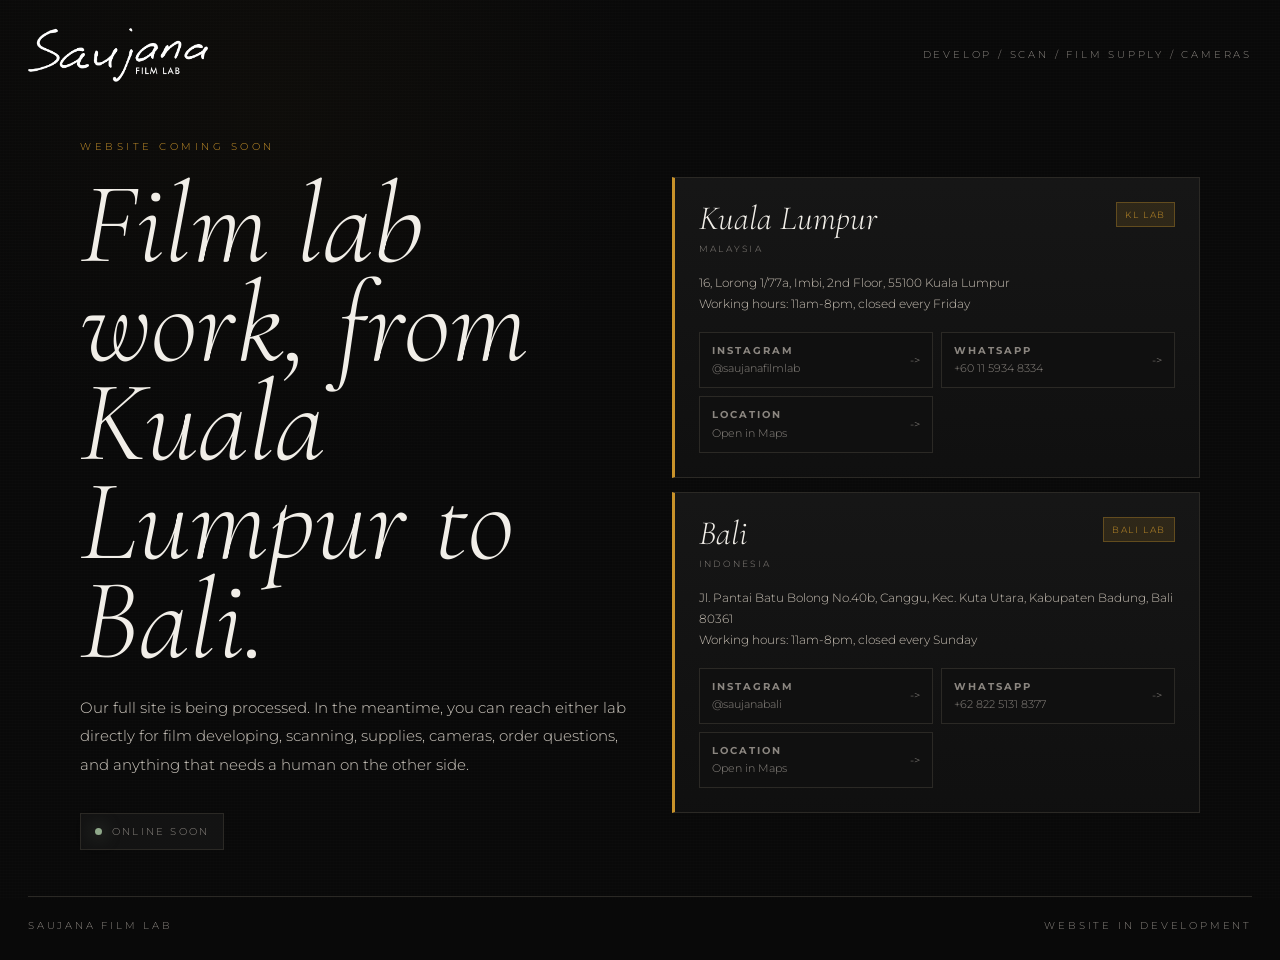
==== index.html @ 7e42be4f "Add files via upload" ====
<!DOCTYPE html>
<html lang="en">
<head>
  <meta charset="UTF-8" />
  <meta name="viewport" content="width=device-width, initial-scale=1.0" />
  <title>Saujana Film Lab</title>
  <meta name="description" content="Saujana Film Lab is coming soon. Find our Kuala Lumpur and Bali labs here." />
  <link rel="icon" type="image/png" href="saujanafilmgang.png" />
  <link href="https://fonts.googleapis.com/css2?family=Cormorant+Garamond:ital,wght@0,300;1,300;1,400&family=Montserrat:wght@300;400;500;600&display=swap" rel="stylesheet" />
  <style>
    *, *::before, *::after { box-sizing: border-box; margin: 0; padding: 0; }

    :root {
      --black: #090909;
      --muted: #8b8680;
      --gold: #c8922a;
      --gold-soft: rgba(200, 146, 42, 0.14);
      --green: #8fa88a;
      --line: #2b2925;
      --paper: #f1eee8;
    }

    body {
      min-height: 100vh;
      background:
        linear-gradient(180deg, rgba(9,9,9,0.74), rgba(9,9,9,0.96)),
        radial-gradient(circle at 22% 12%, rgba(200,146,42,0.11), transparent 28%),
        var(--black);
      color: var(--paper);
      font-family: "Montserrat", sans-serif;
      font-weight: 300;
    }

    a { color: inherit; text-decoration: none; }

    .grain {
      position: fixed;
      inset: 0;
      pointer-events: none;
      opacity: 0.16;
      background-image:
        linear-gradient(rgba(255,255,255,0.03) 1px, transparent 1px),
        linear-gradient(90deg, rgba(255,255,255,0.02) 1px, transparent 1px);
      background-size: 3px 3px;
      mix-blend-mode: screen;
      z-index: 1;
    }

    .frame {
      min-height: 100vh;
      display: grid;
      grid-template-rows: auto 1fr auto;
      padding: 28px;
      position: relative;
      z-index: 2;
    }

    .topbar, .footer {
      display: flex;
      align-items: center;
      justify-content: space-between;
      gap: 18px;
      color: var(--muted);
      font-size: 10px;
      letter-spacing: 0.28em;
      text-transform: uppercase;
    }

    .logo { width: min(180px, 48vw); height: auto; object-fit: contain; filter: brightness(1.08); }

    main {
      width: min(1120px, 100%);
      margin: 0 auto;
      padding: 58px 0 46px;
      display: grid;
      grid-template-columns: 1.02fr 0.98fr;
      gap: 42px;
      align-items: center;
    }

    .eyebrow { color: var(--gold); font-size: 10px; letter-spacing: 0.35em; text-transform: uppercase; margin-bottom: 22px; }

    h1 {
      max-width: 680px;
      font-family: "Cormorant Garamond", serif;
      font-size: clamp(58px, 9vw, 116px);
      line-height: 0.86;
      font-weight: 300;
      font-style: italic;
      margin-bottom: 24px;
    }

    .lead { max-width: 580px; color: #cfc9c0; font-size: 15px; line-height: 1.9; }

    .status {
      display: inline-flex;
      align-items: center;
      gap: 10px;
      margin-top: 34px;
      padding: 11px 14px;
      border: 1px solid var(--line);
      background: rgba(24,24,24,0.74);
      color: var(--muted);
      font-size: 10px;
      letter-spacing: 0.22em;
      text-transform: uppercase;
    }

    .status::before {
      content: "";
      width: 7px;
      height: 7px;
      background: var(--green);
      border-radius: 999px;
      box-shadow: 0 0 18px rgba(143,168,138,0.7);
    }

    .labs { display: grid; gap: 14px; }

    .lab {
      border: 1px solid var(--line);
      border-left: 3px solid var(--gold);
      background: linear-gradient(180deg, rgba(24,24,24,0.92), rgba(17,17,17,0.92));
      padding: 24px;
    }

    .lab-head { display: flex; justify-content: space-between; align-items: flex-start; gap: 16px; margin-bottom: 18px; }

    .city { font-family: "Cormorant Garamond", serif; font-size: 34px; line-height: 1; font-weight: 300; font-style: italic; }

    .country { color: var(--muted); font-size: 9px; letter-spacing: 0.25em; text-transform: uppercase; margin-top: 7px; }

    .tag {
      color: var(--gold);
      border: 1px solid rgba(200,146,42,0.34);
      background: var(--gold-soft);
      padding: 6px 8px;
      font-size: 9px;
      letter-spacing: 0.18em;
      text-transform: uppercase;
      white-space: nowrap;
    }

    .meta { color: #c6beb3; font-size: 12px; line-height: 1.75; margin-bottom: 18px; }

    .actions { display: grid; grid-template-columns: repeat(2, minmax(0, 1fr)); gap: 8px; }

    .action {
      border: 1px solid var(--line);
      background: #101010;
      min-height: 52px;
      padding: 11px 12px;
      display: flex;
      align-items: center;
      justify-content: space-between;
      gap: 12px;
      transition: border-color 160ms ease, transform 160ms ease, background 160ms ease;
    }

    .action:hover { transform: translateY(-1px); border-color: rgba(200,146,42,0.62); background: #151515; }

    .action strong { display: block; font-size: 10px; letter-spacing: 0.2em; text-transform: uppercase; margin-bottom: 4px; }

    .action span { display: block; color: var(--muted); font-size: 11px; line-height: 1.35; overflow-wrap: anywhere; }

    .arrow { color: var(--gold); font-size: 16px; flex: 0 0 auto; }

    .footer { border-top: 1px solid var(--line); padding-top: 22px; }

    @media (max-width: 860px) {
      .frame { padding: 22px; }
      .topbar, .footer { align-items: flex-start; flex-direction: column; letter-spacing: 0.18em; }
      main { grid-template-columns: 1fr; padding: 42px 0 34px; gap: 34px; }
      h1 { font-size: clamp(54px, 17vw, 82px); }
      .actions { grid-template-columns: 1fr; }
      .lab { padding: 20px; }
    }
  </style>
</head>
<body>
  <div class="grain" aria-hidden="true"></div>
  <div class="frame">
    <header class="topbar">
      <img class="logo" src="saujana-logo.png" alt="Saujana Film Lab" />
      <span>Develop / Scan / Film Supply / Cameras</span>
    </header>

    <main>
      <section>
        <p class="eyebrow">Website coming soon</p>
        <h1>Film lab work, from Kuala Lumpur to Bali.</h1>
        <p class="lead">
          Our full site is being processed. In the meantime, you can reach either lab directly for film developing,
          scanning, supplies, cameras, order questions, and anything that needs a human on the other side.
        </p>
        <div class="status">Online soon</div>
      </section>

      <section class="labs" aria-label="Saujana Film Lab locations">
        <article class="lab">
          <div class="lab-head">
            <div>
              <h2 class="city">Kuala Lumpur</h2>
              <p class="country">Malaysia</p>
            </div>
            <span class="tag">KL Lab</span>
          </div>
          <p class="meta">
            16, Lorong 1/77a, Imbi, 2nd Floor, 55100 Kuala Lumpur<br />
            Working hours: 11am-8pm, closed every Friday
          </p>
          <div class="actions">
            <a class="action" href="https://www.instagram.com/saujanafilmlab" target="_blank" rel="noopener">
              <span><strong>Instagram</strong><span>@saujanafilmlab</span></span><span class="arrow">-></span>
            </a>
            <a class="action" href="https://wa.me/601159348334" target="_blank" rel="noopener">
              <span><strong>WhatsApp</strong><span>+60 11 5934 8334</span></span><span class="arrow">-></span>
            </a>
            <a class="action" href="https://maps.app.goo.gl/UV6F17TZtRTTgCM9A" target="_blank" rel="noopener">
              <span><strong>Location</strong><span>Open in Maps</span></span><span class="arrow">-></span>
            </a>
          </div>
        </article>

        <article class="lab">
          <div class="lab-head">
            <div>
              <h2 class="city">Bali</h2>
              <p class="country">Indonesia</p>
            </div>
            <span class="tag">Bali Lab</span>
          </div>
          <p class="meta">
            Jl. Pantai Batu Bolong No.40b, Canggu, Kec. Kuta Utara, Kabupaten Badung, Bali 80361<br />
            Working hours: 11am-8pm, closed every Sunday
          </p>
          <div class="actions">
            <a class="action" href="https://www.instagram.com/saujanabali" target="_blank" rel="noopener">
              <span><strong>Instagram</strong><span>@saujanabali</span></span><span class="arrow">-></span>
            </a>
            <a class="action" href="https://wa.me/6282251318377" target="_blank" rel="noopener">
              <span><strong>WhatsApp</strong><span>+62 822 5131 8377</span></span><span class="arrow">-></span>
            </a>
            <a class="action" href="https://maps.app.goo.gl/H38uTnSvUzwK8uKa6" target="_blank" rel="noopener">
              <span><strong>Location</strong><span>Open in Maps</span></span><span class="arrow">-></span>
            </a>
          </div>
        </article>
      </section>
    </main>

    <footer class="footer">
      <span>Saujana Film Lab</span>
      <span>Website in development</span>
    </footer>
  </div>
</body>
</html>
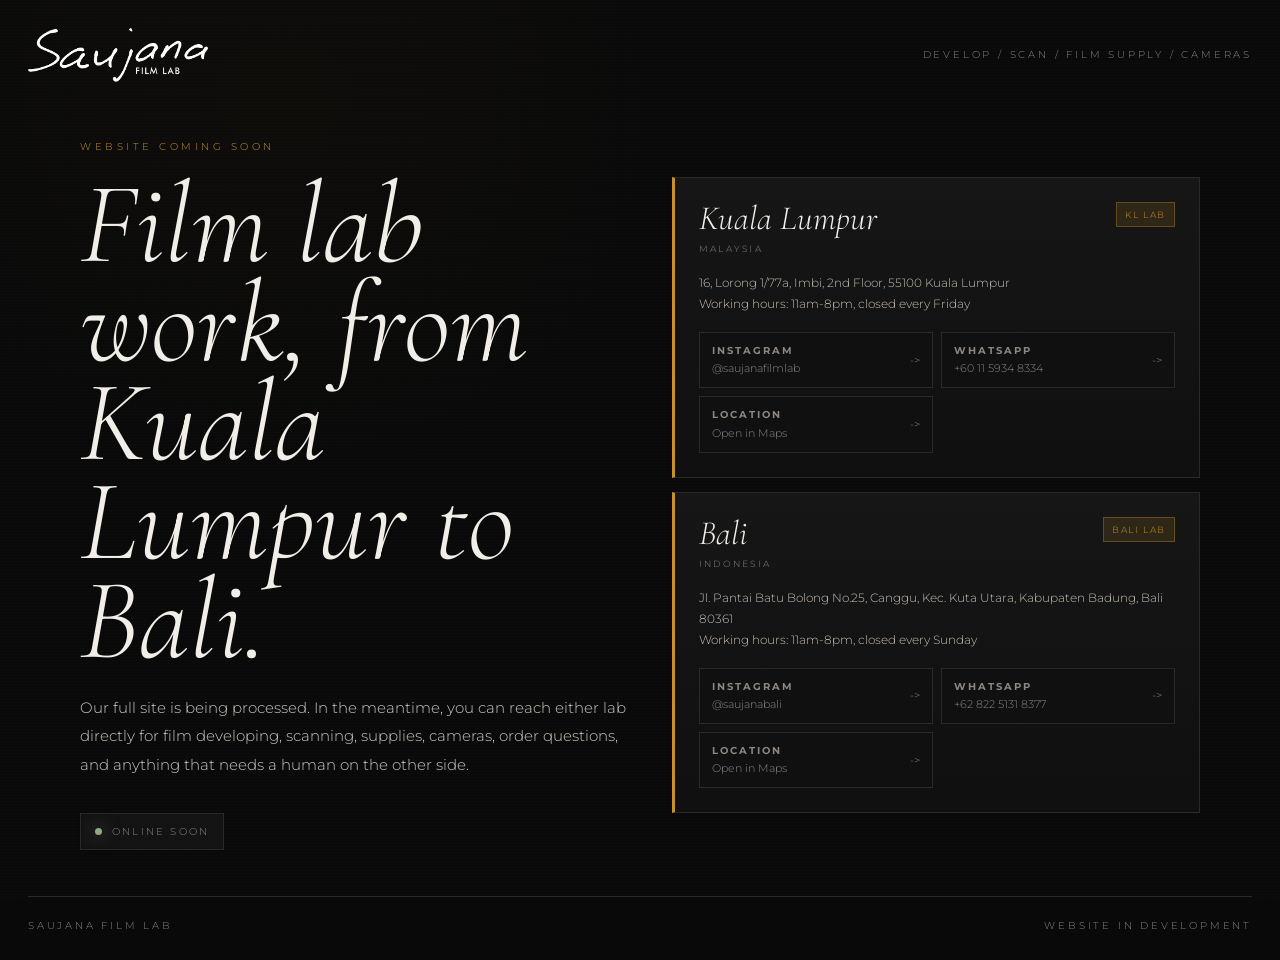
==== commit 7eb2ac22: "Add files via upload" ====
--- a/index.html
+++ b/index.html
@@ -4,8 +4,20 @@
   <meta charset="UTF-8" />
   <meta name="viewport" content="width=device-width, initial-scale=1.0" />
   <title>Saujana Film Lab</title>
-  <meta name="description" content="Saujana Film Lab is coming soon. Find our Kuala Lumpur and Bali labs here." />
-  <link rel="icon" type="image/png" href="saujanafilmgang.png" />
+  <meta name="description" content="All for the love of film. Find our KL and Bali labs right here." />
+
+  <!-- Website Thumbnail for Link Previews (WhatsApp, iMessage, Social Media) -->
+  <meta property="og:title" content="Saujana Film Lab" />
+  <meta property="og:description" content="All for the love of film. Find our KL and Bali labs right here." />
+  <meta property="og:image" content="https://saujanalab.com/saujanaicon.png?v=1" />
+  <meta property="og:url" content="https://saujanalab.com/" />
+  <meta property="og:type" content="website" />
+  <meta name="twitter:card" content="summary_large_image" />
+
+  <!-- Favicon for Browser Tabs -->
+  <link rel="icon" type="image/png" href="favicon.png?v=3" />
+  <link rel="apple-touch-icon" href="favicon.png?v=3" />
+
   <link href="https://fonts.googleapis.com/css2?family=Cormorant+Garamond:ital,wght@0,300;1,300;1,400&family=Montserrat:wght@300;400;500;600&display=swap" rel="stylesheet" />
   <style>
     *, *::before, *::after { box-sizing: border-box; margin: 0; padding: 0; }
@@ -19,7 +31,6 @@
       --line: #2b2925;
       --paper: #f1eee8;
     }
-
     body {
       min-height: 100vh;
       background:
@@ -231,7 +242,7 @@
             <span class="tag">Bali Lab</span>
           </div>
           <p class="meta">
-            Jl. Pantai Batu Bolong No.40b, Canggu, Kec. Kuta Utara, Kabupaten Badung, Bali 80361<br />
+            Jl. Pantai Batu Bolong No.25, Canggu, Kec. Kuta Utara, Kabupaten Badung, Bali 80361<br />
             Working hours: 11am-8pm, closed every Sunday
           </p>
           <div class="actions">
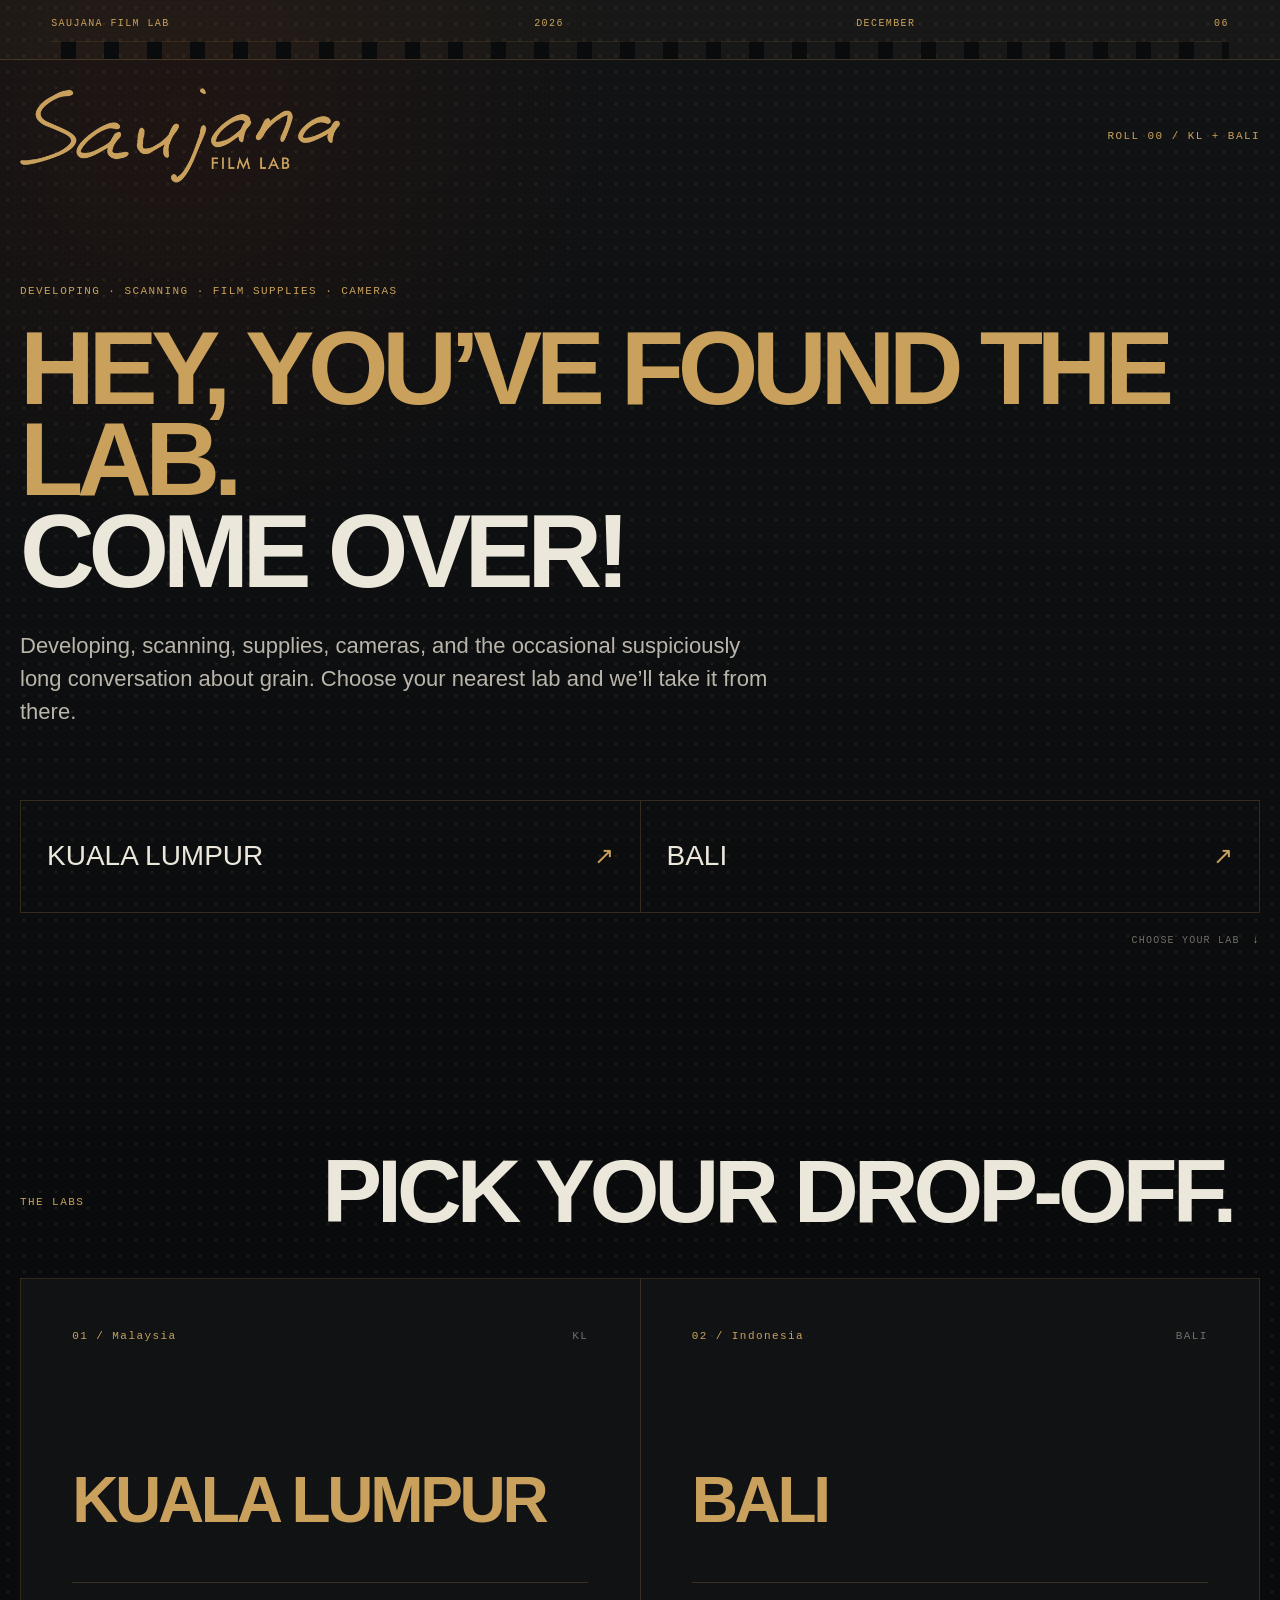
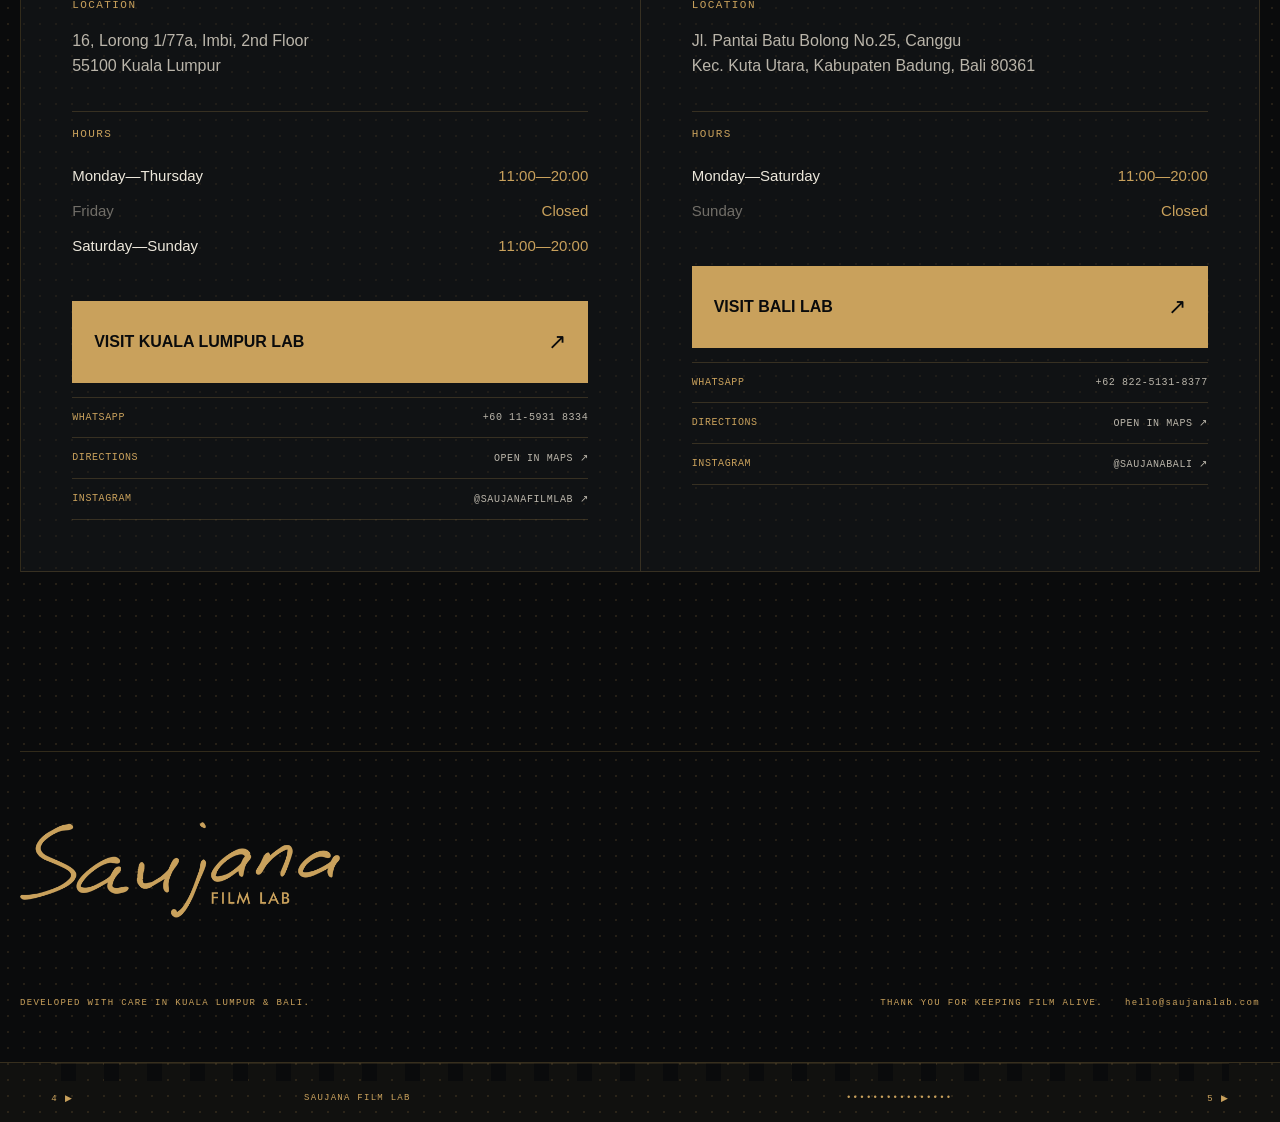
==== commit 995c8d71: "Launch Saujana Film Lab location hub" ====
--- a/index.html
+++ b/index.html
@@ -1,269 +1,251 @@
-<!DOCTYPE html>
+<!doctype html>
 <html lang="en">
-<head>
-  <meta charset="UTF-8" />
-  <meta name="viewport" content="width=device-width, initial-scale=1.0" />
-  <title>Saujana Film Lab</title>
-  <meta name="description" content="All for the love of film. Find our KL and Bali labs right here." />
-
-  <!-- Website Thumbnail for Link Previews (WhatsApp, iMessage, Social Media) -->
-  <meta property="og:title" content="Saujana Film Lab" />
-  <meta property="og:description" content="All for the love of film. Find our KL and Bali labs right here." />
-  <meta property="og:image" content="https://saujanalab.com/saujanaicon.png?v=1" />
-  <meta property="og:url" content="https://saujanalab.com/" />
-  <meta property="og:type" content="website" />
-  <meta name="twitter:card" content="summary_large_image" />
-
-  <!-- Favicon for Browser Tabs -->
-  <link rel="icon" type="image/png" href="favicon.png?v=3" />
-  <link rel="apple-touch-icon" href="favicon.png?v=3" />
-
-  <link href="https://fonts.googleapis.com/css2?family=Cormorant+Garamond:ital,wght@0,300;1,300;1,400&family=Montserrat:wght@300;400;500;600&display=swap" rel="stylesheet" />
-  <style>
-    *, *::before, *::after { box-sizing: border-box; margin: 0; padding: 0; }
-
-    :root {
-      --black: #090909;
-      --muted: #8b8680;
-      --gold: #c8922a;
-      --gold-soft: rgba(200, 146, 42, 0.14);
-      --green: #8fa88a;
-      --line: #2b2925;
-      --paper: #f1eee8;
-    }
-    body {
-      min-height: 100vh;
-      background:
-        linear-gradient(180deg, rgba(9,9,9,0.74), rgba(9,9,9,0.96)),
-        radial-gradient(circle at 22% 12%, rgba(200,146,42,0.11), transparent 28%),
-        var(--black);
-      color: var(--paper);
-      font-family: "Montserrat", sans-serif;
-      font-weight: 300;
-    }
-
-    a { color: inherit; text-decoration: none; }
-
-    .grain {
-      position: fixed;
-      inset: 0;
-      pointer-events: none;
-      opacity: 0.16;
-      background-image:
-        linear-gradient(rgba(255,255,255,0.03) 1px, transparent 1px),
-        linear-gradient(90deg, rgba(255,255,255,0.02) 1px, transparent 1px);
-      background-size: 3px 3px;
-      mix-blend-mode: screen;
-      z-index: 1;
-    }
-
-    .frame {
-      min-height: 100vh;
-      display: grid;
-      grid-template-rows: auto 1fr auto;
-      padding: 28px;
-      position: relative;
-      z-index: 2;
-    }
-
-    .topbar, .footer {
-      display: flex;
-      align-items: center;
-      justify-content: space-between;
-      gap: 18px;
-      color: var(--muted);
-      font-size: 10px;
-      letter-spacing: 0.28em;
-      text-transform: uppercase;
-    }
-
-    .logo { width: min(180px, 48vw); height: auto; object-fit: contain; filter: brightness(1.08); }
-
-    main {
-      width: min(1120px, 100%);
-      margin: 0 auto;
-      padding: 58px 0 46px;
-      display: grid;
-      grid-template-columns: 1.02fr 0.98fr;
-      gap: 42px;
-      align-items: center;
-    }
-
-    .eyebrow { color: var(--gold); font-size: 10px; letter-spacing: 0.35em; text-transform: uppercase; margin-bottom: 22px; }
-
-    h1 {
-      max-width: 680px;
-      font-family: "Cormorant Garamond", serif;
-      font-size: clamp(58px, 9vw, 116px);
-      line-height: 0.86;
-      font-weight: 300;
-      font-style: italic;
-      margin-bottom: 24px;
-    }
-
-    .lead { max-width: 580px; color: #cfc9c0; font-size: 15px; line-height: 1.9; }
-
-    .status {
-      display: inline-flex;
-      align-items: center;
-      gap: 10px;
-      margin-top: 34px;
-      padding: 11px 14px;
-      border: 1px solid var(--line);
-      background: rgba(24,24,24,0.74);
-      color: var(--muted);
-      font-size: 10px;
-      letter-spacing: 0.22em;
-      text-transform: uppercase;
-    }
-
-    .status::before {
-      content: "";
-      width: 7px;
-      height: 7px;
-      background: var(--green);
-      border-radius: 999px;
-      box-shadow: 0 0 18px rgba(143,168,138,0.7);
-    }
-
-    .labs { display: grid; gap: 14px; }
-
-    .lab {
-      border: 1px solid var(--line);
-      border-left: 3px solid var(--gold);
-      background: linear-gradient(180deg, rgba(24,24,24,0.92), rgba(17,17,17,0.92));
-      padding: 24px;
-    }
-
-    .lab-head { display: flex; justify-content: space-between; align-items: flex-start; gap: 16px; margin-bottom: 18px; }
-
-    .city { font-family: "Cormorant Garamond", serif; font-size: 34px; line-height: 1; font-weight: 300; font-style: italic; }
-
-    .country { color: var(--muted); font-size: 9px; letter-spacing: 0.25em; text-transform: uppercase; margin-top: 7px; }
-
-    .tag {
-      color: var(--gold);
-      border: 1px solid rgba(200,146,42,0.34);
-      background: var(--gold-soft);
-      padding: 6px 8px;
-      font-size: 9px;
-      letter-spacing: 0.18em;
-      text-transform: uppercase;
-      white-space: nowrap;
-    }
-
-    .meta { color: #c6beb3; font-size: 12px; line-height: 1.75; margin-bottom: 18px; }
-
-    .actions { display: grid; grid-template-columns: repeat(2, minmax(0, 1fr)); gap: 8px; }
-
-    .action {
-      border: 1px solid var(--line);
-      background: #101010;
-      min-height: 52px;
-      padding: 11px 12px;
-      display: flex;
-      align-items: center;
-      justify-content: space-between;
-      gap: 12px;
-      transition: border-color 160ms ease, transform 160ms ease, background 160ms ease;
-    }
-
-    .action:hover { transform: translateY(-1px); border-color: rgba(200,146,42,0.62); background: #151515; }
-
-    .action strong { display: block; font-size: 10px; letter-spacing: 0.2em; text-transform: uppercase; margin-bottom: 4px; }
-
-    .action span { display: block; color: var(--muted); font-size: 11px; line-height: 1.35; overflow-wrap: anywhere; }
-
-    .arrow { color: var(--gold); font-size: 16px; flex: 0 0 auto; }
-
-    .footer { border-top: 1px solid var(--line); padding-top: 22px; }
-
-    @media (max-width: 860px) {
-      .frame { padding: 22px; }
-      .topbar, .footer { align-items: flex-start; flex-direction: column; letter-spacing: 0.18em; }
-      main { grid-template-columns: 1fr; padding: 42px 0 34px; gap: 34px; }
-      h1 { font-size: clamp(54px, 17vw, 82px); }
-      .actions { grid-template-columns: 1fr; }
-      .lab { padding: 20px; }
-    }
-  </style>
-</head>
-<body>
-  <div class="grain" aria-hidden="true"></div>
-  <div class="frame">
-    <header class="topbar">
-      <img class="logo" src="saujana-logo.png" alt="Saujana Film Lab" />
-      <span>Develop / Scan / Film Supply / Cameras</span>
-    </header>
-
+  <head>
+    <meta charset="UTF-8" />
+    <meta name="viewport" content="width=device-width, initial-scale=1.0" />
+    <title>Saujana Film Lab — Kuala Lumpur &amp; Bali</title>
+    <meta
+      name="description"
+      content="Film developing, scanning, supplies, and cameras at Saujana Film Lab in Kuala Lumpur and Bali."
+    />
+    <meta property="og:title" content="Saujana Film Lab — Kuala Lumpur &amp; Bali" />
+    <meta
+      property="og:description"
+      content="Film developing, scanning, supplies, and cameras at Saujana Film Lab in Kuala Lumpur and Bali."
+    />
+    <meta property="og:image" content="https://saujanalab.com/og.png?v=1" />
+    <meta property="og:url" content="https://saujanalab.com/" />
+    <meta property="og:type" content="website" />
+    <meta name="twitter:card" content="summary_large_image" />
+    <link rel="icon" type="image/png" href="saujanaicon.png?v=1" />
+    <link rel="apple-touch-icon" href="saujanaicon.png?v=1" />
+    <link rel="stylesheet" href="styles.css?v=1" />
+  </head>
+  <body>
     <main>
-      <section>
-        <p class="eyebrow">Website coming soon</p>
-        <h1>Film lab work, from Kuala Lumpur to Bali.</h1>
-        <p class="lead">
-          Our full site is being processed. In the meantime, you can reach either lab directly for film developing,
-          scanning, supplies, cameras, order questions, and anything that needs a human on the other side.
-        </p>
-        <div class="status">Online soon</div>
+      <svg
+        class="logo-filters"
+        aria-hidden="true"
+        focusable="false"
+        width="0"
+        height="0"
+      >
+        <filter id="logo-classic-tint" color-interpolation-filters="sRGB">
+          <feColorMatrix
+            type="matrix"
+            values="
+              0 0 0 0 0.788235
+              0 0 0 0 0.631373
+              0 0 0 0 0.360784
+              0 0 0 1 0
+            "
+          />
+        </filter>
+      </svg>
+
+      <div class="film-frame" aria-hidden="true">
+        <div class="film-edge">
+          <span>SAUJANA FILM LAB</span>
+          <span id="film-year"></span>
+          <span id="film-month"></span>
+          <span id="film-day"></span>
+        </div>
+        <div class="sprockets"></div>
+      </div>
+
+      <section class="hero">
+        <header class="masthead">
+          <img class="logo" src="saujana-logo.png" alt="Saujana Film Lab" />
+          <span class="roll-number">ROLL 00 / KL + BALI</span>
+        </header>
+
+        <div class="hero-copy">
+          <p class="eyebrow">DEVELOPING · SCANNING · FILM SUPPLIES · CAMERAS</p>
+          <h1>
+            Hey, you’ve found the lab.
+            <span>Come over!</span>
+          </h1>
+          <p class="intro">
+            Developing, scanning, supplies, cameras, and the occasional
+            suspiciously long conversation about grain. Choose your nearest lab
+            and we’ll take it from there.
+          </p>
+        </div>
+
+        <nav class="lab-picker" aria-label="Choose a lab">
+          <a href="#kuala-lumpur">
+            <span>Kuala Lumpur</span>
+            <b aria-hidden="true">↗</b>
+          </a>
+          <a href="#bali">
+            <span>Bali</span>
+            <b aria-hidden="true">↗</b>
+          </a>
+        </nav>
+
+        <div class="scroll-cue" aria-hidden="true">
+          CHOOSE YOUR LAB <span>↓</span>
+        </div>
       </section>
 
-      <section class="labs" aria-label="Saujana Film Lab locations">
-        <article class="lab">
-          <div class="lab-head">
-            <div>
-              <h2 class="city">Kuala Lumpur</h2>
-              <p class="country">Malaysia</p>
-            </div>
-            <span class="tag">KL Lab</span>
-          </div>
-          <p class="meta">
-            16, Lorong 1/77a, Imbi, 2nd Floor, 55100 Kuala Lumpur<br />
-            Working hours: 11am-8pm, closed every Friday
-          </p>
-          <div class="actions">
-            <a class="action" href="https://www.instagram.com/saujanafilmlab" target="_blank" rel="noopener">
-              <span><strong>Instagram</strong><span>@saujanafilmlab</span></span><span class="arrow">-></span>
+      <section class="locations" aria-labelledby="locations-heading">
+        <div class="section-heading">
+          <p class="eyebrow">THE LABS</p>
+          <h2 id="locations-heading">Pick your drop-off.</h2>
+        </div>
+
+        <div class="location-grid">
+          <article class="location-card" id="kuala-lumpur">
+            <div class="card-topline">
+              <p>01 / Malaysia</p>
+              <span>KL</span>
+            </div>
+
+            <h3>Kuala Lumpur</h3>
+
+            <div class="lab-facts">
+              <div class="fact-block">
+                <p class="fact-label">LOCATION</p>
+                <address>
+                  <span>16, Lorong 1/77a, Imbi, 2nd Floor</span>
+                  <span>55100 Kuala Lumpur</span>
+                </address>
+              </div>
+
+              <div class="fact-block">
+                <p class="fact-label">HOURS</p>
+                <dl class="hours">
+                  <div>
+                    <dt>Monday—Thursday</dt>
+                    <dd>11:00—20:00</dd>
+                  </div>
+                  <div class="closed">
+                    <dt>Friday</dt>
+                    <dd>Closed</dd>
+                  </div>
+                  <div>
+                    <dt>Saturday—Sunday</dt>
+                    <dd>11:00—20:00</dd>
+                  </div>
+                </dl>
+              </div>
+            </div>
+
+            <a class="primary-link" href="https://kl.saujanalab.com/">
+              <span>Visit Kuala Lumpur lab</span>
+              <b aria-hidden="true">↗</b>
             </a>
-            <a class="action" href="https://wa.me/601159348334" target="_blank" rel="noopener">
-              <span><strong>WhatsApp</strong><span>+60 11 5934 8334</span></span><span class="arrow">-></span>
+
+            <div class="utility-links">
+              <a href="https://wa.me/601159318334" target="_blank" rel="noreferrer">
+                WhatsApp <span>+60 11-5931 8334</span>
+              </a>
+              <a
+                href="https://maps.app.goo.gl/UV6F17TZtRTTgCM9A"
+                target="_blank"
+                rel="noreferrer"
+              >
+                Directions <span>Open in Maps ↗</span>
+              </a>
+              <a
+                href="https://www.instagram.com/saujanafilmlab/"
+                target="_blank"
+                rel="noreferrer"
+              >
+                Instagram <span>@saujanafilmlab ↗</span>
+              </a>
+            </div>
+          </article>
+
+          <article class="location-card" id="bali">
+            <div class="card-topline">
+              <p>02 / Indonesia</p>
+              <span>BALI</span>
+            </div>
+
+            <h3>Bali</h3>
+
+            <div class="lab-facts">
+              <div class="fact-block">
+                <p class="fact-label">LOCATION</p>
+                <address>
+                  <span>Jl. Pantai Batu Bolong No.25, Canggu</span>
+                  <span>Kec. Kuta Utara, Kabupaten Badung, Bali 80361</span>
+                </address>
+              </div>
+
+              <div class="fact-block">
+                <p class="fact-label">HOURS</p>
+                <dl class="hours">
+                  <div>
+                    <dt>Monday—Saturday</dt>
+                    <dd>11:00—20:00</dd>
+                  </div>
+                  <div class="closed">
+                    <dt>Sunday</dt>
+                    <dd>Closed</dd>
+                  </div>
+                </dl>
+              </div>
+            </div>
+
+            <a class="primary-link" href="https://bali.saujanalab.com/">
+              <span>Visit Bali lab</span>
+              <b aria-hidden="true">↗</b>
             </a>
-            <a class="action" href="https://maps.app.goo.gl/UV6F17TZtRTTgCM9A" target="_blank" rel="noopener">
-              <span><strong>Location</strong><span>Open in Maps</span></span><span class="arrow">-></span>
-            </a>
-          </div>
-        </article>
-
-        <article class="lab">
-          <div class="lab-head">
-            <div>
-              <h2 class="city">Bali</h2>
-              <p class="country">Indonesia</p>
-            </div>
-            <span class="tag">Bali Lab</span>
-          </div>
-          <p class="meta">
-            Jl. Pantai Batu Bolong No.25, Canggu, Kec. Kuta Utara, Kabupaten Badung, Bali 80361<br />
-            Working hours: 11am-8pm, closed every Sunday
-          </p>
-          <div class="actions">
-            <a class="action" href="https://www.instagram.com/saujanabali" target="_blank" rel="noopener">
-              <span><strong>Instagram</strong><span>@saujanabali</span></span><span class="arrow">-></span>
-            </a>
-            <a class="action" href="https://wa.me/6282251318377" target="_blank" rel="noopener">
-              <span><strong>WhatsApp</strong><span>+62 822 5131 8377</span></span><span class="arrow">-></span>
-            </a>
-            <a class="action" href="https://maps.app.goo.gl/H38uTnSvUzwK8uKa6" target="_blank" rel="noopener">
-              <span><strong>Location</strong><span>Open in Maps</span></span><span class="arrow">-></span>
-            </a>
-          </div>
-        </article>
+
+            <div class="utility-links">
+              <a href="https://wa.me/6282251318377" target="_blank" rel="noreferrer">
+                WhatsApp <span>+62 822-5131-8377</span>
+              </a>
+              <a
+                href="https://maps.app.goo.gl/5SidyawAcgiMiHzW7"
+                target="_blank"
+                rel="noreferrer"
+              >
+                Directions <span>Open in Maps ↗</span>
+              </a>
+              <a
+                href="https://www.instagram.com/saujanabali/"
+                target="_blank"
+                rel="noreferrer"
+              >
+                Instagram <span>@saujanabali ↗</span>
+              </a>
+            </div>
+          </article>
+        </div>
       </section>
+
+      <footer>
+        <img class="footer-logo" src="saujana-logo.png" alt="" />
+        <p>DEVELOPED WITH CARE IN KUALA LUMPUR &amp; BALI.</p>
+        <p>THANK YOU FOR KEEPING FILM ALIVE.</p>
+        <a href="mailto:hello@saujanalab.com">hello@saujanalab.com</a>
+      </footer>
+
+      <div class="film-frame bottom-frame" aria-hidden="true">
+        <div class="sprockets"></div>
+        <div class="film-edge">
+          <span>4 ▶</span>
+          <span>SAUJANA FILM LAB</span>
+          <span>••••••••••••••••</span>
+          <span>5 ▶</span>
+        </div>
+      </div>
     </main>
 
-    <footer class="footer">
-      <span>Saujana Film Lab</span>
-      <span>Website in development</span>
-    </footer>
-  </div>
-</body>
-</html>+    <script>
+      const parts = new Intl.DateTimeFormat("en-US", {
+        timeZone: "Asia/Kuala_Lumpur",
+        year: "numeric",
+        month: "long",
+        day: "2-digit",
+      }).formatToParts(new Date());
+      const value = (type) => parts.find((part) => part.type === type)?.value || "";
+      document.getElementById("film-year").textContent = value("year");
+      document.getElementById("film-month").textContent = value("month").toUpperCase();
+      document.getElementById("film-day").textContent = value("day");
+    </script>
+  </body>
+</html>
--- a/styles.css
+++ b/styles.css
@@ -0,0 +1,575 @@
+:root {
+  --ink: #0a0b0c;
+  --surface: #111315;
+  --surface-raised: #181b1e;
+  --paper: #ece7db;
+  --copy: #bab5aa;
+  --accent: #c9a15c;
+  --accent-soft: #987846;
+  --muted: #716e68;
+  --line: rgba(199, 159, 84, 0.21);
+}
+
+* {
+  box-sizing: border-box;
+}
+
+html {
+  background: var(--ink);
+  scroll-behavior: smooth;
+}
+
+body {
+  min-width: 320px;
+  margin: 0;
+  background:
+    radial-gradient(circle, rgba(201, 161, 92, 0.14) 0 1px, transparent 1.2px),
+    radial-gradient(circle at 14% 4%, rgba(111, 41, 15, 0.16), transparent 448px),
+    linear-gradient(#111315 0, #0a0b0c 1152px);
+  background-size: 16px 16px, auto, auto;
+  color: var(--paper);
+  font-family: "Courier New", Courier, monospace;
+  -webkit-font-smoothing: antialiased;
+}
+
+a {
+  color: inherit;
+}
+
+main {
+  overflow: hidden;
+}
+
+.logo-filters {
+  position: absolute;
+  width: 0;
+  height: 0;
+  overflow: hidden;
+}
+
+.film-frame {
+  position: relative;
+  z-index: 2;
+  padding: 18px clamp(18px, 4vw, 58px) 0;
+  border-bottom: 1px solid var(--line);
+  background: rgba(201, 161, 92, 0.035);
+  color: var(--accent);
+}
+
+.film-edge {
+  display: grid;
+  grid-template-columns: 1.35fr 0.9fr 1fr auto;
+  align-items: center;
+  padding-bottom: 12px;
+  font-size: clamp(9px, 1vw, 10px);
+  letter-spacing: 0.14em;
+  white-space: nowrap;
+}
+
+.sprockets {
+  height: 18px;
+  background:
+    repeating-linear-gradient(
+      90deg,
+      transparent 0 10px,
+      var(--ink) 10px 25px,
+      transparent 25px 43px
+    );
+  border-top: 1px solid rgba(201, 161, 92, 0.12);
+}
+
+.hero,
+.locations {
+  width: min(1240px, calc(100% - 40px));
+  margin-inline: auto;
+}
+
+.hero {
+  min-height: calc(100svh - 85px);
+  display: grid;
+  grid-template-rows: auto 1fr auto auto;
+  padding: 28px 0 24px;
+}
+
+.masthead {
+  display: flex;
+  align-items: center;
+  justify-content: space-between;
+  gap: 24px;
+}
+
+.logo,
+.footer-logo {
+  width: clamp(190px, 26vw, 320px);
+  height: auto;
+  display: block;
+  filter: url("#logo-classic-tint");
+}
+
+.roll-number,
+.eyebrow,
+.card-topline,
+.fact-label {
+  color: var(--accent);
+  font-size: 11px;
+  letter-spacing: 0.13em;
+}
+
+.roll-number {
+  white-space: nowrap;
+}
+
+.hero-copy {
+  align-self: center;
+  padding: clamp(72px, 11vh, 135px) 0 clamp(58px, 8vh, 96px);
+}
+
+.eyebrow {
+  margin: 0 0 22px;
+  line-height: 1.7;
+}
+
+h1,
+h2,
+h3,
+p {
+  margin-top: 0;
+}
+
+h1 {
+  max-width: 1150px;
+  margin-bottom: 32px;
+  color: var(--accent);
+  font-family: "Helvetica Neue", Helvetica, Arial, sans-serif;
+  font-size: clamp(50px, 8.1vw, 114px);
+  font-weight: 700;
+  letter-spacing: -0.062em;
+  line-height: 0.88;
+  text-transform: uppercase;
+}
+
+h1 span {
+  display: block;
+  color: var(--paper);
+}
+
+.intro {
+  max-width: 760px;
+  margin-bottom: 0;
+  color: var(--copy);
+  font-family: "Helvetica Neue", Helvetica, Arial, sans-serif;
+  font-size: clamp(17px, 2vw, 22px);
+  line-height: 1.5;
+}
+
+.lab-picker {
+  display: grid;
+  grid-template-columns: repeat(2, 1fr);
+  border-top: 1px solid var(--line);
+  border-left: 1px solid var(--line);
+}
+
+.lab-picker a {
+  min-height: 112px;
+  display: flex;
+  align-items: center;
+  justify-content: space-between;
+  gap: 20px;
+  padding: 22px 26px;
+  border-right: 1px solid var(--line);
+  border-bottom: 1px solid var(--line);
+  color: var(--paper);
+  font-family: "Helvetica Neue", Helvetica, Arial, sans-serif;
+  font-size: clamp(18px, 2.2vw, 28px);
+  text-decoration: none;
+  text-transform: uppercase;
+  transition: background-color 160ms ease, color 160ms ease;
+}
+
+.lab-picker b {
+  color: var(--accent);
+  font-family: "Courier New", Courier, monospace;
+  font-size: 24px;
+  font-weight: 400;
+}
+
+.lab-picker a:hover,
+.lab-picker a:focus-visible {
+  outline: none;
+  background: var(--accent);
+  color: var(--ink);
+}
+
+.lab-picker a:hover b,
+.lab-picker a:focus-visible b {
+  color: var(--ink);
+}
+
+.scroll-cue {
+  padding-top: 22px;
+  color: var(--muted);
+  font-size: 10px;
+  letter-spacing: 0.12em;
+  text-align: right;
+}
+
+.scroll-cue span {
+  padding-left: 6px;
+  color: var(--accent);
+}
+
+.locations {
+  padding: clamp(100px, 14vw, 190px) 0;
+}
+
+.section-heading {
+  display: grid;
+  grid-template-columns: minmax(130px, 0.45fr) 1.55fr;
+  align-items: end;
+  gap: 30px;
+  padding-bottom: 44px;
+}
+
+h2 {
+  margin-bottom: 0;
+  color: var(--paper);
+  font-family: "Helvetica Neue", Helvetica, Arial, sans-serif;
+  font-size: clamp(48px, 7vw, 92px);
+  letter-spacing: -0.055em;
+  line-height: 0.95;
+  text-transform: uppercase;
+}
+
+.location-grid {
+  display: grid;
+  grid-template-columns: repeat(2, minmax(0, 1fr));
+  border-top: 1px solid var(--line);
+  border-left: 1px solid var(--line);
+}
+
+.location-card {
+  min-width: 0;
+  padding: clamp(26px, 4vw, 52px);
+  border-right: 1px solid var(--line);
+  border-bottom: 1px solid var(--line);
+  background: rgba(24, 27, 30, 0.46);
+  scroll-margin-top: 30px;
+}
+
+.card-topline {
+  display: flex;
+  justify-content: space-between;
+  gap: 20px;
+  margin-bottom: clamp(70px, 10vw, 128px);
+}
+
+.card-topline p {
+  margin-bottom: 0;
+}
+
+.card-topline span {
+  color: var(--muted);
+}
+
+h3 {
+  margin-bottom: 18px;
+  color: var(--accent);
+  font-family: "Helvetica Neue", Helvetica, Arial, sans-serif;
+  font-size: clamp(42px, 5vw, 72px);
+  letter-spacing: -0.052em;
+  line-height: 0.94;
+  text-transform: uppercase;
+}
+
+.lab-facts {
+  display: grid;
+  gap: 32px;
+  margin-top: 52px;
+  margin-bottom: 38px;
+}
+
+.fact-block {
+  padding-top: 16px;
+  border-top: 1px solid var(--line);
+}
+
+.fact-label {
+  margin-bottom: 18px;
+}
+
+address {
+  color: var(--copy);
+  font-family: "Helvetica Neue", Helvetica, Arial, sans-serif;
+  font-size: 16px;
+  font-style: normal;
+  line-height: 1.55;
+}
+
+address span {
+  display: block;
+}
+
+.hours {
+  margin: 0;
+  font-family: "Helvetica Neue", Helvetica, Arial, sans-serif;
+  font-size: 15px;
+}
+
+.hours div {
+  display: flex;
+  justify-content: space-between;
+  gap: 18px;
+  padding: 9px 0;
+}
+
+.hours dt,
+.hours dd {
+  margin: 0;
+}
+
+.hours dd {
+  color: var(--accent);
+}
+
+.hours .closed {
+  color: var(--muted);
+}
+
+.primary-link {
+  min-height: 82px;
+  display: flex;
+  align-items: center;
+  justify-content: space-between;
+  gap: 20px;
+  margin-bottom: 14px;
+  padding: 20px 22px;
+  background: var(--accent);
+  color: var(--ink);
+  font-family: "Helvetica Neue", Helvetica, Arial, sans-serif;
+  font-size: 16px;
+  font-weight: 700;
+  text-decoration: none;
+  text-transform: uppercase;
+}
+
+.primary-link b {
+  font-family: "Courier New", Courier, monospace;
+  font-size: 22px;
+  font-weight: 400;
+}
+
+.primary-link:hover,
+.primary-link:focus-visible {
+  outline: 1px solid var(--accent);
+  outline-offset: 3px;
+}
+
+.utility-links {
+  border-top: 1px solid var(--line);
+}
+
+.utility-links a {
+  display: flex;
+  justify-content: space-between;
+  gap: 18px;
+  padding: 14px 0;
+  border-bottom: 1px solid var(--line);
+  color: var(--accent);
+  font-size: 10px;
+  letter-spacing: 0.06em;
+  text-decoration: none;
+  text-transform: uppercase;
+}
+
+.utility-links span {
+  color: var(--copy);
+  text-align: right;
+}
+
+.utility-links a:hover span,
+.utility-links a:focus-visible span {
+  color: var(--accent);
+}
+
+footer {
+  width: min(1240px, calc(100% - 40px));
+  min-height: 300px;
+  display: grid;
+  grid-template-columns: 1fr auto auto;
+  align-content: end;
+  align-items: end;
+  gap: 22px;
+  margin-inline: auto;
+  padding: 70px 0 54px;
+  border-top: 1px solid var(--line);
+}
+
+.footer-logo {
+  grid-column: 1 / -1;
+  margin-bottom: 58px;
+}
+
+footer p,
+footer a {
+  margin-bottom: 0;
+  color: var(--accent);
+  font-size: 9px;
+  letter-spacing: 0.15em;
+  text-decoration: none;
+}
+
+footer p:nth-of-type(2) {
+  text-align: center;
+}
+
+footer > a {
+  text-align: right;
+}
+
+.bottom-frame {
+  padding-top: 0;
+  border-top: 1px solid var(--line);
+  border-bottom: 0;
+}
+
+.bottom-frame .film-edge {
+  grid-template-columns: 0.7fr 1.5fr 1fr auto;
+  padding: 12px 0 18px;
+  font-size: 9px;
+}
+
+@media (max-width: 860px) {
+  .film-frame:not(.bottom-frame) .film-edge span:not(:first-child) {
+    display: none;
+  }
+
+  .film-edge span:nth-child(3) {
+    display: none;
+  }
+
+  .hero {
+    min-height: auto;
+  }
+
+  .hero-copy {
+    padding: 110px 0 90px;
+  }
+
+  .section-heading {
+    display: block;
+  }
+
+  .section-heading .eyebrow {
+    margin-bottom: 20px;
+  }
+
+  .location-grid {
+    grid-template-columns: 1fr;
+  }
+}
+
+@media (max-width: 560px) {
+  .film-frame {
+    padding-inline: 14px;
+  }
+
+  .film-edge span:nth-child(2) {
+    display: none;
+  }
+
+  .sprockets {
+    background:
+      repeating-linear-gradient(
+        90deg,
+        transparent 0 7px,
+        var(--ink) 7px 19px,
+        transparent 19px 33px
+      );
+  }
+
+  .hero,
+  .locations,
+  footer {
+    width: min(100% - 28px, 1240px);
+  }
+
+  .masthead {
+    align-items: flex-start;
+  }
+
+  .logo {
+    width: 190px;
+  }
+
+  .roll-number {
+    max-width: 95px;
+    padding-top: 16px;
+    font-size: 9px;
+    line-height: 1.45;
+    text-align: right;
+    white-space: normal;
+  }
+
+  .hero-copy {
+    padding: 88px 0 72px;
+  }
+
+  h1 {
+    font-size: clamp(44px, 14.5vw, 70px);
+    line-height: 0.9;
+  }
+
+  .intro {
+    font-size: 17px;
+  }
+
+  .lab-picker {
+    grid-template-columns: 1fr;
+  }
+
+  .lab-picker a {
+    min-height: 92px;
+    font-size: 18px;
+  }
+
+  .locations {
+    padding: 100px 0;
+  }
+
+  .location-card {
+    padding: 28px 22px 40px;
+  }
+
+  .card-topline {
+    margin-bottom: 72px;
+  }
+
+  .utility-links a {
+    align-items: flex-start;
+  }
+
+  footer {
+    grid-template-columns: 1fr;
+    padding-bottom: 40px;
+  }
+
+  footer p:nth-of-type(2),
+  footer > a {
+    text-align: left;
+  }
+
+  .footer-logo {
+    width: 210px;
+    margin-bottom: 30px;
+  }
+}
+
+@media (prefers-reduced-motion: reduce) {
+  html {
+    scroll-behavior: auto;
+  }
+
+  .lab-picker a {
+    transition: none;
+  }
+}
